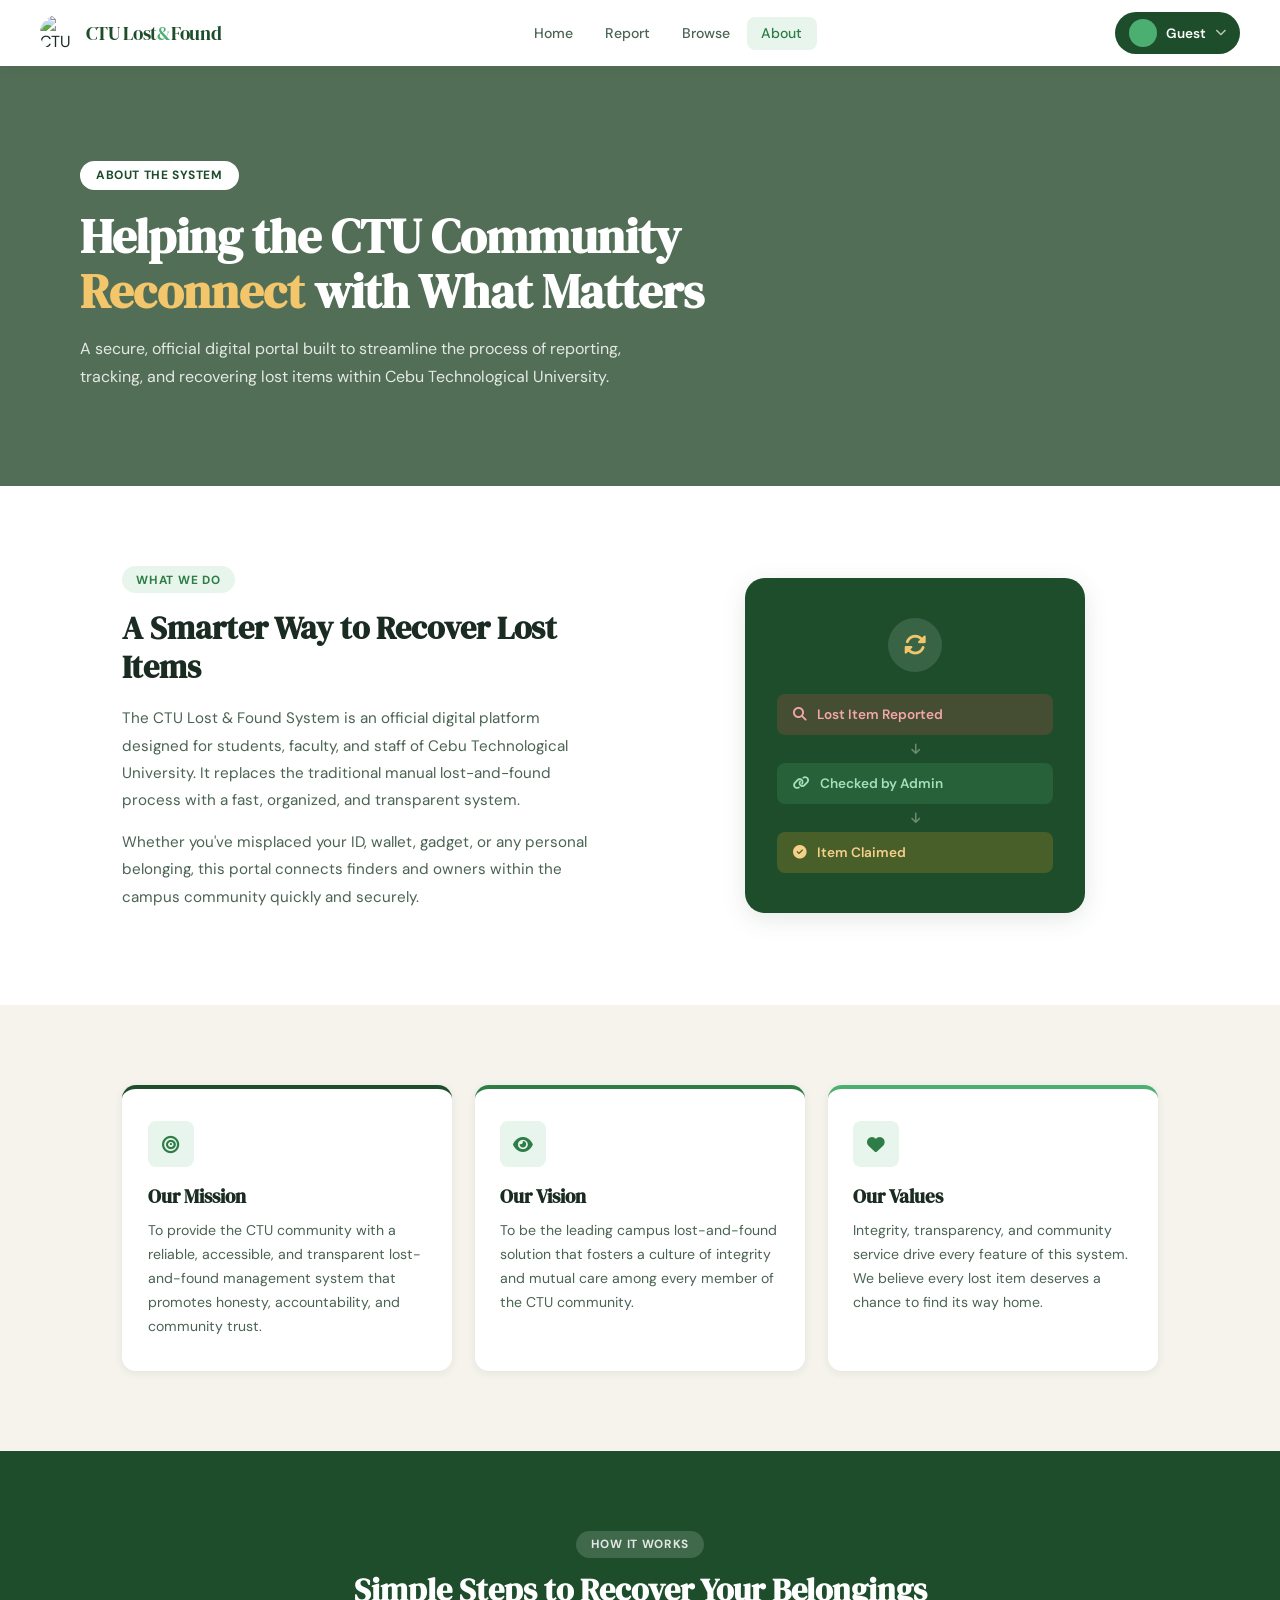
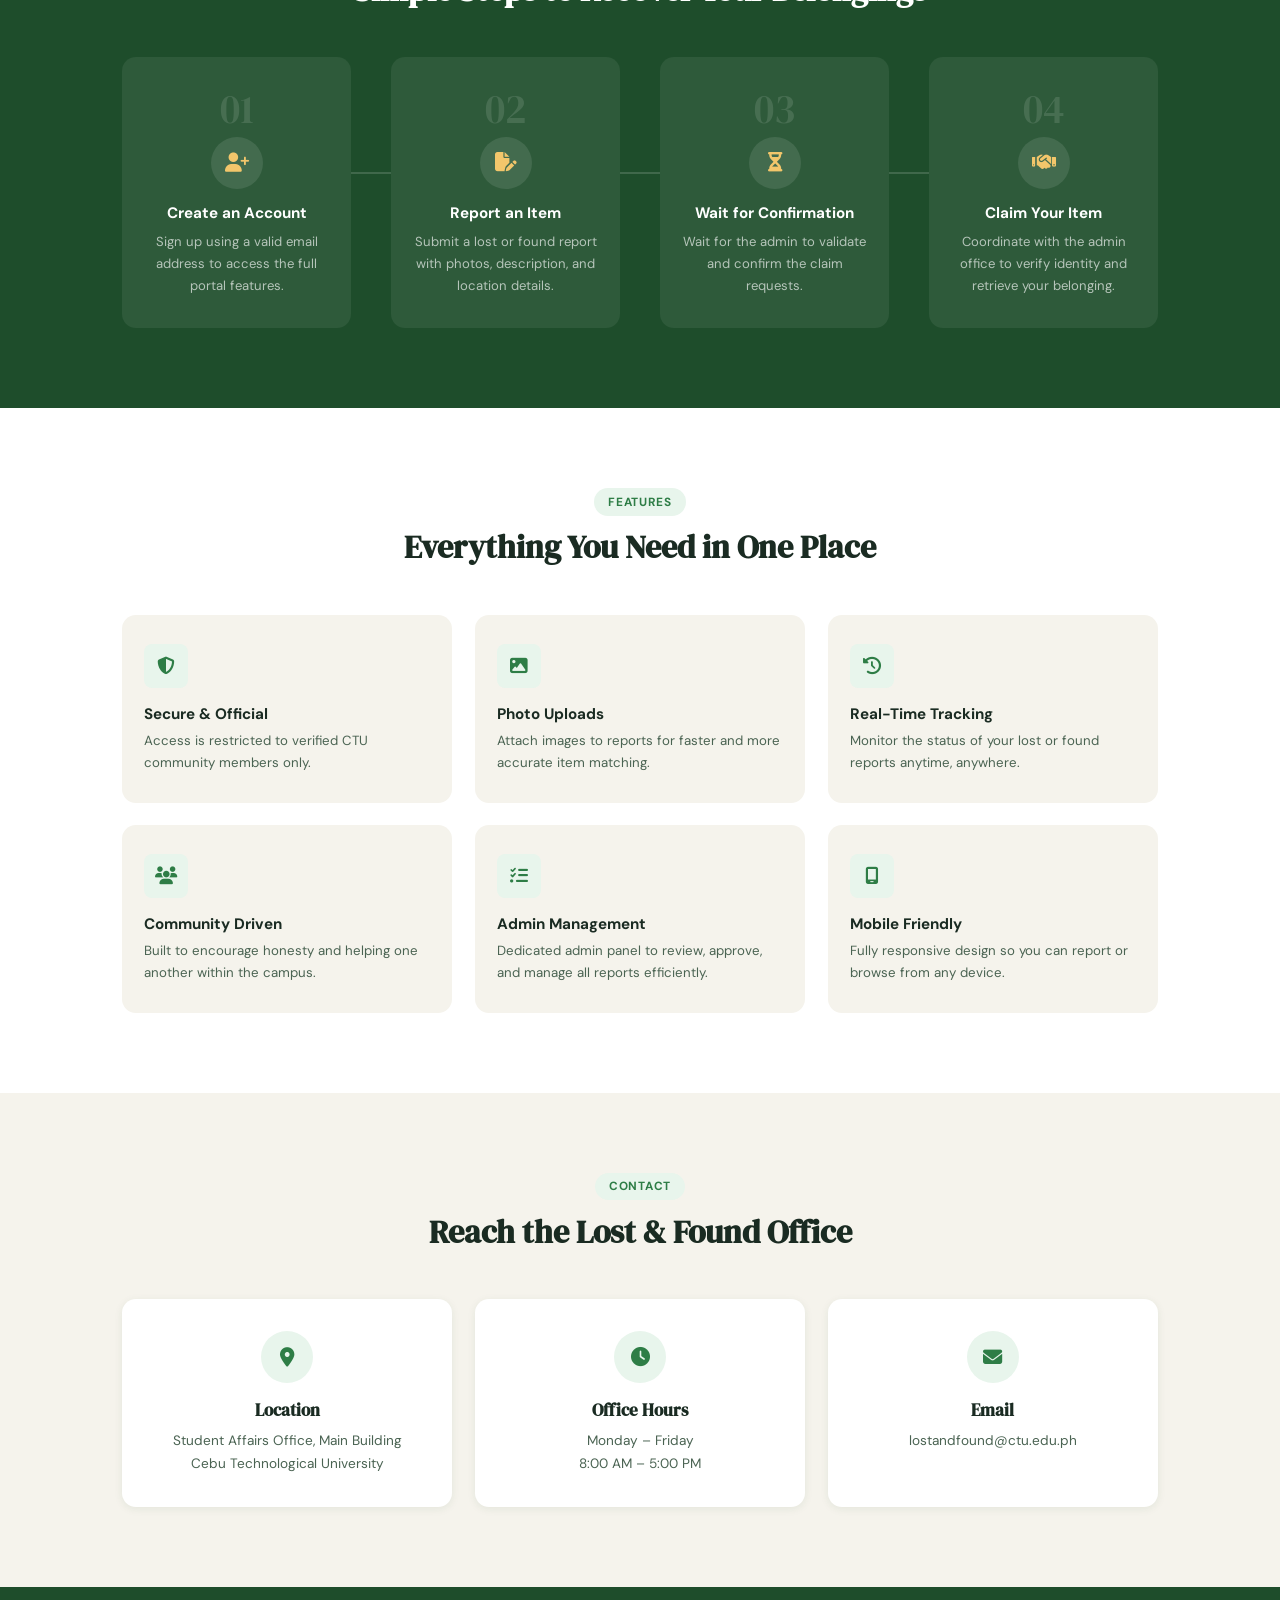
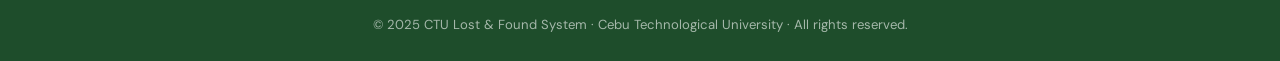
==== about.html @ 27257ada "5th commit: Added About Page" ====
<!DOCTYPE html>
<html lang="en">
<head>
  <meta charset="UTF-8" />
  <meta name="viewport" content="width=device-width, initial-scale=1.0"/>
  <title>CTU Lost & Found – About</title>
  <link rel="stylesheet" href="about.css" />
  <link rel="icon" href="images/logo.png" type="image/png">
  <link href="https://fonts.googleapis.com/css2?family=DM+Serif+Display&family=DM+Sans:wght@400;500;600;700&display=swap" rel="stylesheet"/>
  <link rel="stylesheet" href="https://cdnjs.cloudflare.com/ajax/libs/font-awesome/6.5.0/css/all.min.css"/>
</head>
<body>

  <!-- NAVBAR -->
  <nav class="navbar">
    <div class="nav-brand">
      <img src="images/logo.png" width="36" height="36" class="nav-logo-img" alt="CTU Logo">
      <span class="brand-name">CTU Lost<span class="amp">&</span>Found</span>
    </div>
    <ul class="nav-links">
      <li><a href="dashboard.html" class="nav-link">Home</a></li>
      <li><a href="report.html" class="nav-link">Report</a></li>
      <li><a href="browse.html" class="nav-link">Browse</a></li>
      <li><a href="about.html" class="nav-link active">About</a></li>
    </ul>
    <div class="nav-user">
      <div class="user-avatar"></div>
      <span class="user-name">Guest</span>
      <i class="fas fa-chevron-down caret"></i>
      <div class="user-dropdown">
        <a href="#"><i class="fas fa-user"></i> Profile</a>
        <a href="#"><i class="fas fa-gear"></i> Settings</a>
        <a href="index.html" class="logout"><i class="fas fa-right-from-bracket"></i> Logout</a>
      </div>
    </div>
  </nav>

  <!-- HERO BANNER -->
  <section class="about-hero">
    <div class="hero-overlay"></div>
    <div class="hero-content">
      <span class="hero-badge">ABOUT THE SYSTEM</span>
      <h1>Helping the CTU Community<br><span>Reconnect</span> with What Matters</h1>
      <p>A secure, official digital portal built to streamline the process of reporting, tracking, and recovering lost items within Cebu Technological University.</p>
    </div>
  </section>

  <!-- WHAT IS THIS SYSTEM -->
  <section class="section what-section">
    <div class="container two-col">
      <div class="col-text animate-left">
        <span class="section-tag">What We Do</span>
        <h2>A Smarter Way to Recover Lost Items</h2>
        <p>The CTU Lost & Found System is an official digital platform designed for students, faculty, and staff of Cebu Technological University. It replaces the traditional manual lost-and-found process with a fast, organized, and transparent system.</p>
        <p>Whether you've misplaced your ID, wallet, gadget, or any personal belonging, this portal connects finders and owners within the campus community quickly and securely.</p>
      </div>
      <div class="col-visual animate-right">
        <div class="visual-card">
          <div class="visual-icon"><i class="fas fa-rotate"></i></div>
          <div class="visual-lines">
            <div class="vline lost"><i class="fas fa-magnifying-glass"></i> Lost Item Reported</div>
            <div class="vline arrow"><i class="fas fa-arrow-down"></i></div>
            <div class="vline match"><i class="fas fa-link"></i> Checked by Admin</div>
            <div class="vline arrow"><i class="fas fa-arrow-down"></i></div>
            <div class="vline claimed"><i class="fas fa-circle-check"></i> Item Claimed</div>
          </div>
        </div>
      </div>
    </div>
  </section>

  <!-- MISSION & VISION -->
  <section class="section mv-section">
    <div class="container">
      <div class="mv-grid">
        <div class="mv-card mission animate-up">
          <div class="mv-icon"><i class="fas fa-bullseye"></i></div>
          <h3>Our Mission</h3>
          <p>To provide the CTU community with a reliable, accessible, and transparent lost-and-found management system that promotes honesty, accountability, and community trust.</p>
        </div>
        <div class="mv-card vision animate-up" style="animation-delay:.15s">
          <div class="mv-icon"><i class="fas fa-eye"></i></div>
          <h3>Our Vision</h3>
          <p>To be the leading campus lost-and-found solution that fosters a culture of integrity and mutual care among every member of the CTU community.</p>
        </div>
        <div class="mv-card values animate-up" style="animation-delay:.3s">
          <div class="mv-icon"><i class="fas fa-heart"></i></div>
          <h3>Our Values</h3>
          <p>Integrity, transparency, and community service drive every feature of this system. We believe every lost item deserves a chance to find its way home.</p>
        </div>
      </div>
    </div>
  </section>

  <!-- HOW IT WORKS -->
  <section class="section how-section">
    <div class="container">
      <div class="section-header">
        <span class="section-tag">How It Works</span>
        <h2>Simple Steps to Recover Your Belongings</h2>
      </div>
      <div class="steps-row">
        <div class="step animate-up">
          <div class="step-num">01</div>
          <div class="step-icon"><i class="fas fa-user-plus"></i></div>
          <h4>Create an Account</h4>
          <p>Sign up using a valid email address to access the full portal features.</p>
        </div>
        <div class="step-connector"></div>
        <div class="step animate-up" style="animation-delay:.1s">
          <div class="step-num">02</div>
          <div class="step-icon"><i class="fas fa-file-pen"></i></div>
          <h4>Report an Item</h4>
          <p>Submit a lost or found report with photos, description, and location details.</p>
        </div>
        <div class="step-connector"></div>
        <div class="step animate-up" style="animation-delay:.2s">
          <div class="step-num">03</div>
          <div class="step-icon"><i class="fas fa-hourglass-half"></i></div>
          <h4>Wait for Confirmation</h4>
          <p>Wait for the admin to validate and confirm the claim requests.</p>
        </div>
        <div class="step-connector"></div>
        <div class="step animate-up" style="animation-delay:.3s">
          <div class="step-num">04</div>
          <div class="step-icon"><i class="fas fa-handshake"></i></div>
          <h4>Claim Your Item</h4>
          <p>Coordinate with the admin office to verify identity and retrieve your belonging.</p>
        </div>
      </div>
    </div>
  </section>

  <!-- FEATURES -->
  <section class="section features-section">
    <div class="container">
      <div class="section-header">
        <span class="section-tag">Features</span>
        <h2>Everything You Need in One Place</h2>
      </div>
      <div class="features-grid">
        <div class="feature-card animate-up">
          <div class="feat-icon"><i class="fas fa-shield-halved"></i></div>
          <h4>Secure & Official</h4>
          <p>Access is restricted to verified CTU community members only.</p>
        </div>
        <div class="feature-card animate-up" style="animation-delay:.1s">
          <div class="feat-icon"><i class="fas fa-image"></i></div>
          <h4>Photo Uploads</h4>
          <p>Attach images to reports for faster and more accurate item matching.</p>
        </div>
        <div class="feature-card animate-up" style="animation-delay:.2s">
          <div class="feat-icon"><i class="fas fa-clock-rotate-left"></i></div>
          <h4>Real-Time Tracking</h4>
          <p>Monitor the status of your lost or found reports anytime, anywhere.</p>
        </div>
        <div class="feature-card animate-up" style="animation-delay:.3s">
          <div class="feat-icon"><i class="fas fa-users"></i></div>
          <h4>Community Driven</h4>
          <p>Built to encourage honesty and helping one another within the campus.</p>
        </div>
        <div class="feature-card animate-up" style="animation-delay:.4s">
          <div class="feat-icon"><i class="fas fa-list-check"></i></div>
          <h4>Admin Management</h4>
          <p>Dedicated admin panel to review, approve, and manage all reports efficiently.</p>
        </div>
        <div class="feature-card animate-up" style="animation-delay:.5s">
          <div class="feat-icon"><i class="fas fa-mobile-screen"></i></div>
          <h4>Mobile Friendly</h4>
          <p>Fully responsive design so you can report or browse from any device.</p>
        </div>
      </div>
    </div>
  </section>

  <!-- CONTACT / OFFICE -->
  <section class="section contact-section">
    <div class="container">
      <div class="section-header">
        <span class="section-tag">Contact</span>
        <h2>Reach the Lost & Found Office</h2>
      </div>
      <div class="contact-grid">
        <div class="contact-card animate-up">
          <div class="contact-icon"><i class="fas fa-location-dot"></i></div>
          <h4>Location</h4>
          <p>Student Affairs Office, Main Building<br>Cebu Technological University</p>
        </div>
        <div class="contact-card animate-up" style="animation-delay:.1s">
          <div class="contact-icon"><i class="fas fa-clock"></i></div>
          <h4>Office Hours</h4>
          <p>Monday – Friday<br>8:00 AM – 5:00 PM</p>
        </div>
        <div class="contact-card animate-up" style="animation-delay:.2s">
          <div class="contact-icon"><i class="fas fa-envelope"></i></div>
          <h4>Email</h4>
          <p>lostandfound@ctu.edu.ph</p>
        </div>
      </div>
    </div>
  </section>

  <!-- FOOTER -->
  <footer class="footer">
    <p>© 2025 CTU Lost & Found System · Cebu Technological University · All rights reserved.</p>
  </footer>

  <script>
    // Navbar user dropdown toggle
    const navUser = document.querySelector('.nav-user');
    if (navUser) {
      navUser.addEventListener('click', () => navUser.classList.toggle('open'));
      document.addEventListener('click', e => {
        if (!navUser.contains(e.target)) navUser.classList.remove('open');
      });
    }

    // Scroll-triggered animations
    const observer = new IntersectionObserver((entries) => {
      entries.forEach(e => { if (e.isIntersecting) e.target.classList.add('visible'); });
    }, { threshold: 0.15 });
    document.querySelectorAll('.animate-up, .animate-left, .animate-right').forEach(el => observer.observe(el));
  </script>
</body>
</html>
---- about.css ----
/* ===========================
   RESET & BASE
=========================== */
*, *::before, *::after {
  box-sizing: border-box;
  margin: 0;
  padding: 0;
}

:root {
  --green-dark:   #1e4d2b;
  --green-main:   #2e7d46;
  --green-light:  #4caf72;
  --green-pale:   #e8f5ec;
  --cream:        #f5f3ec;
  --cream-dark:   #ede9df;
  --text-dark:    #1a2b22;
  --text-mid:     #4a6352;
  --text-light:   #8aa898;
  --white:        #ffffff;
  --shadow-sm:    0 2px 8px rgba(30,77,43,.08);
  --shadow-md:    0 6px 24px rgba(30,77,43,.12);
  --radius-sm:    8px;
  --radius-md:    14px;
  --radius-lg:    20px;
  --font-display: 'DM Serif Display', serif;
  --font-body:    'DM Sans', sans-serif;
}

body {
  font-family: var(--font-body);
  background: var(--cream);
  color: var(--text-dark);
}

/* ===========================
   NAVBAR (matches dashboard)
=========================== */
.navbar {
  position: sticky;
  top: 0;
  z-index: 100;
  display: flex;
  align-items: center;
  justify-content: space-between;
  padding: 0 2.5rem;
  height: 66px;
  background: var(--white);
  box-shadow: 0 2px 12px rgba(30,77,43,.09);
}

.nav-brand {
  display: flex;
  align-items: center;
  gap: .6rem;
}

.nav-logo-img {
  mix-blend-mode: multiply;
  border-radius: 50%;
}

.brand-name {
  font-family: var(--font-display);
  font-size: 1.2rem;
  color: var(--green-dark);
  letter-spacing: -.3px;
}

.brand-name .amp { color: var(--green-light); }

.nav-links {
  list-style: none;
  display: flex;
  align-items: center;
  gap: .2rem;
}

.nav-link {
  text-decoration: none;
  font-size: .88rem;
  font-weight: 500;
  color: var(--text-mid);
  padding: .45rem .9rem;
  border-radius: var(--radius-sm);
  transition: color .2s, background .2s;
}

.nav-link:hover,
.nav-link.active {
  color: var(--green-main);
  background: var(--green-pale);
}

.nav-user {
  display: flex;
  align-items: center;
  gap: .55rem;
  padding: .45rem .9rem;
  background: var(--green-dark);
  border-radius: 30px;
  cursor: pointer;
  position: relative;
  transition: background .2s;
  user-select: none;
}

.nav-user:hover { background: var(--green-main); }

.user-avatar {
  width: 28px;
  height: 28px;
  background: var(--green-light);
  border-radius: 50%;
  display: flex;
  align-items: center;
  justify-content: center;
  font-size: .7rem;
  font-weight: 700;
  color: var(--white);
}

.user-name {
  font-size: .85rem;
  font-weight: 600;
  color: var(--white);
}

.caret {
  font-size: .7rem;
  color: rgba(255,255,255,.7);
  transition: transform .2s;
}

.nav-user.open .caret { transform: rotate(180deg); }

.user-dropdown {
  display: none;
  position: absolute;
  top: calc(100% + 8px);
  right: 0;
  background: var(--white);
  border-radius: var(--radius-md);
  box-shadow: var(--shadow-md);
  min-width: 170px;
  overflow: hidden;
  flex-direction: column;
}

.nav-user.open .user-dropdown { display: flex; }

.user-dropdown a {
  display: flex;
  align-items: center;
  gap: .6rem;
  padding: .75rem 1.1rem;
  font-size: .85rem;
  font-weight: 500;
  color: var(--text-dark);
  text-decoration: none;
  transition: background .15s;
}

.user-dropdown a:hover { background: var(--cream); }
.user-dropdown a.logout { color: #e05252; }

/* ===========================
   HERO BANNER
=========================== */
.about-hero {
  position: relative;
  width: 100%;
  min-height: 420px;
  background: url('images/background.jpg') center/cover no-repeat;
  display: flex;
  align-items: center;
  padding: 80px;
}

.hero-overlay {
  position: absolute;
  inset: 0;
  background: rgba(20, 60, 30, 0.72);
}

.hero-content {
  position: relative;
  z-index: 2;
  color: var(--white);
  max-width: 700px;
  animation: fadeDown .6s ease both;
}

.hero-badge {
  display: inline-block;
  background: var(--white);
  color: var(--green-dark);
  font-size: .75rem;
  font-weight: 700;
  padding: .4rem 1rem;
  border-radius: 30px;
  letter-spacing: .6px;
  margin-bottom: 1.2rem;
}

.hero-content h1 {
  font-family: var(--font-display);
  font-size: 3rem;
  line-height: 1.15;
  margin-bottom: 1rem;
}

.hero-content h1 span { color: #f3c66b; }

.hero-content p {
  font-size: 1rem;
  line-height: 1.75;
  color: rgba(255,255,255,.85);
  max-width: 560px;
}

/* ===========================
   SECTIONS SHARED
=========================== */
.section {
  padding: 80px 0;
}

.container {
  max-width: 1100px;
  margin: 0 auto;
  padding: 0 2rem;
}

.section-header {
  text-align: center;
  margin-bottom: 3rem;
}

.section-tag {
  display: inline-block;
  background: var(--green-pale);
  color: var(--green-main);
  font-size: .74rem;
  font-weight: 700;
  letter-spacing: .7px;
  text-transform: uppercase;
  padding: .35rem .9rem;
  border-radius: 20px;
  margin-bottom: .8rem;
}

.section-header h2,
.col-text h2 {
  font-family: var(--font-display);
  font-size: 2rem;
  color: var(--text-dark);
  line-height: 1.2;
}

/* ===========================
   WHAT SECTION
=========================== */
.what-section { background: var(--white); }

.two-col {
  display: flex;
  gap: 4rem;
  align-items: center;
}

.col-text {
  flex: 1;
}

.col-text .section-tag { margin-bottom: 1rem; }

.col-text h2 { margin-bottom: 1.2rem; }

.col-text p {
  font-size: .95rem;
  line-height: 1.8;
  color: var(--text-mid);
  margin-bottom: .9rem;
}

.col-visual {
  flex: 1;
  display: flex;
  justify-content: center;
}

.visual-card {
  background: var(--green-dark);
  border-radius: var(--radius-lg);
  padding: 2.5rem 2rem;
  width: 100%;
  max-width: 340px;
  display: flex;
  flex-direction: column;
  align-items: center;
  gap: 1.4rem;
  box-shadow: var(--shadow-md);
}

.visual-icon {
  width: 54px;
  height: 54px;
  background: rgba(255,255,255,.12);
  border-radius: 50%;
  display: flex;
  align-items: center;
  justify-content: center;
  color: #f3c66b;
  font-size: 1.4rem;
}

.visual-lines {
  display: flex;
  flex-direction: column;
  gap: .5rem;
  width: 100%;
}

.vline {
  padding: .75rem 1rem;
  border-radius: var(--radius-sm);
  font-size: .85rem;
  font-weight: 600;
  display: flex;
  align-items: center;
  gap: .6rem;
}

.vline.lost    { background: rgba(224,82,82,.2);  color: #f4a7a7; }
.vline.match   { background: rgba(76,175,114,.2); color: #a5dfbe; }
.vline.claimed { background: rgba(245,166,35,.2); color: #f5d08a; }

.vline.arrow {
  background: transparent;
  color: rgba(255,255,255,.35);
  font-size: .75rem;
  justify-content: center;
  padding: 0;
}

/* ===========================
   MISSION & VISION
=========================== */
.mv-section { background: var(--cream); }

.mv-grid {
  display: grid;
  grid-template-columns: repeat(3, 1fr);
  gap: 1.4rem;
}

.mv-card {
  background: var(--white);
  border-radius: var(--radius-md);
  padding: 2rem 1.6rem;
  box-shadow: var(--shadow-sm);
  border-top: 4px solid transparent;
  transition: transform .2s, box-shadow .2s;
}

.mv-card:hover {
  transform: translateY(-4px);
  box-shadow: var(--shadow-md);
}

.mv-card.mission { border-top-color: var(--green-dark); }
.mv-card.vision  { border-top-color: var(--green-main); }
.mv-card.values  { border-top-color: var(--green-light); }

.mv-icon {
  width: 46px;
  height: 46px;
  background: var(--green-pale);
  border-radius: var(--radius-sm);
  display: flex;
  align-items: center;
  justify-content: center;
  color: var(--green-main);
  font-size: 1.1rem;
  margin-bottom: 1rem;
}

.mv-card h3 {
  font-family: var(--font-display);
  font-size: 1.2rem;
  color: var(--text-dark);
  margin-bottom: .6rem;
}

.mv-card p {
  font-size: .88rem;
  line-height: 1.7;
  color: var(--text-mid);
}

/* ===========================
   HOW IT WORKS
=========================== */
.how-section { background: var(--green-dark); }

.how-section .section-tag {
  background: rgba(255,255,255,.15);
  color: rgba(255,255,255,.85);
}

.how-section .section-header h2 {
  color: var(--white);
}

.steps-row {
  display: flex;
  align-items: flex-start;
  gap: 0;
}

.step {
  flex: 1;
  background: rgba(255,255,255,.07);
  border-radius: var(--radius-md);
  padding: 2rem 1.4rem;
  text-align: center;
  position: relative;
  transition: background .2s;
}

.step:hover { background: rgba(255,255,255,.12); }

.step-num {
  font-family: var(--font-display);
  font-size: 2.5rem;
  color: rgba(255,255,255,.12);
  line-height: 1;
  margin-bottom: .5rem;
}

.step-icon {
  width: 52px;
  height: 52px;
  background: rgba(255,255,255,.1);
  border-radius: 50%;
  display: flex;
  align-items: center;
  justify-content: center;
  color: #f3c66b;
  font-size: 1.2rem;
  margin: 0 auto .9rem;
}

.step h4 {
  font-size: .95rem;
  font-weight: 700;
  color: var(--white);
  margin-bottom: .5rem;
}

.step p {
  font-size: .82rem;
  line-height: 1.65;
  color: rgba(255,255,255,.65);
}

.step-connector {
  width: 40px;
  flex-shrink: 0;
  height: 2px;
  background: rgba(255,255,255,.15);
  align-self: center;
  margin-top: -40px;
}

/* ===========================
   FEATURES
=========================== */
.features-section { background: var(--white); }

.features-grid {
  display: grid;
  grid-template-columns: repeat(3, 1fr);
  gap: 1.4rem;
}

.feature-card {
  background: var(--cream);
  border-radius: var(--radius-md);
  padding: 1.8rem 1.4rem;
  transition: transform .2s, box-shadow .2s;
}

.feature-card:hover {
  transform: translateY(-3px);
  box-shadow: var(--shadow-md);
  background: var(--white);
}

.feat-icon {
  width: 44px;
  height: 44px;
  background: var(--green-pale);
  border-radius: var(--radius-sm);
  display: flex;
  align-items: center;
  justify-content: center;
  color: var(--green-main);
  font-size: 1.1rem;
  margin-bottom: 1rem;
}

.feature-card h4 {
  font-size: .95rem;
  font-weight: 700;
  color: var(--text-dark);
  margin-bottom: .4rem;
}

.feature-card p {
  font-size: .83rem;
  line-height: 1.65;
  color: var(--text-mid);
}

/* ===========================
   CONTACT
=========================== */
.contact-section { background: var(--cream); }

.contact-grid {
  display: grid;
  grid-template-columns: repeat(3, 1fr);
  gap: 1.4rem;
}

.contact-card {
  background: var(--white);
  border-radius: var(--radius-md);
  padding: 2rem 1.6rem;
  text-align: center;
  box-shadow: var(--shadow-sm);
  transition: transform .2s;
}

.contact-card:hover { transform: translateY(-3px); }

.contact-icon {
  width: 52px;
  height: 52px;
  background: var(--green-pale);
  border-radius: 50%;
  display: flex;
  align-items: center;
  justify-content: center;
  color: var(--green-main);
  font-size: 1.2rem;
  margin: 0 auto 1rem;
}

.contact-card h4 {
  font-family: var(--font-display);
  font-size: 1.05rem;
  color: var(--text-dark);
  margin-bottom: .4rem;
}

.contact-card p {
  font-size: .85rem;
  line-height: 1.7;
  color: var(--text-mid);
}

/* ===========================
   FOOTER
=========================== */
.footer {
  background: var(--green-dark);
  color: rgba(255,255,255,.6);
  text-align: center;
  padding: 1.8rem 2rem;
  font-size: .82rem;
}

/* ===========================
   ANIMATIONS
=========================== */
@keyframes fadeDown {
  from { opacity: 0; transform: translateY(-16px); }
  to   { opacity: 1; transform: translateY(0); }
}

.animate-up,
.animate-left,
.animate-right {
  opacity: 0;
  transition: opacity .6s ease, transform .6s ease;
}

.animate-up    { transform: translateY(24px); }
.animate-left  { transform: translateX(-24px); }
.animate-right { transform: translateX(24px); }

.animate-up.visible,
.animate-left.visible,
.animate-right.visible {
  opacity: 1;
  transform: none;
}

/* ===========================
   RESPONSIVE
=========================== */
@media (max-width: 900px) {
  .two-col { flex-direction: column; gap: 2rem; }
  .mv-grid, .features-grid, .contact-grid { grid-template-columns: 1fr; }
  .steps-row { flex-direction: column; gap: 1rem; }
  .step-connector { display: none; }
  .about-hero { padding: 60px 2rem; }
  .hero-content h1 { font-size: 2rem; }
}

@media (max-width: 680px) {
  .navbar { padding: 0 1rem; }
  .nav-links { display: none; }
  .section { padding: 50px 0; }
}
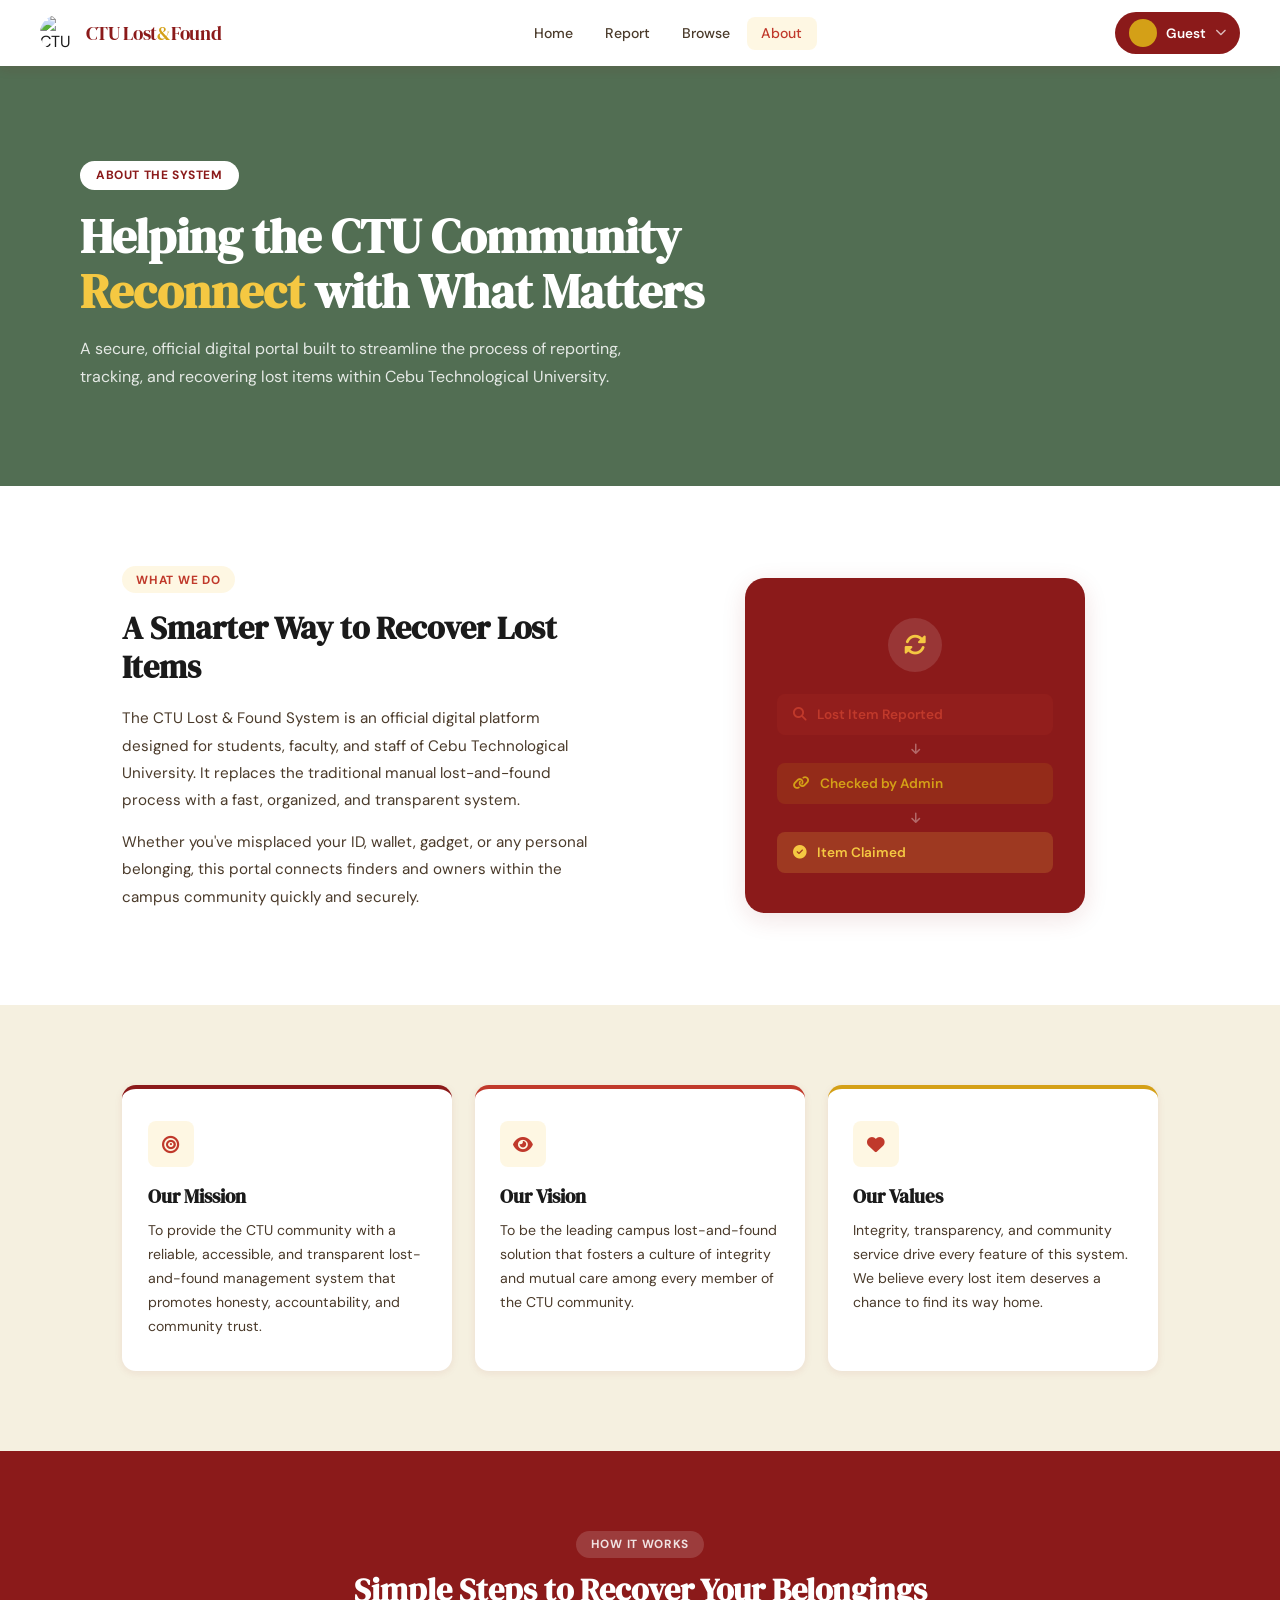
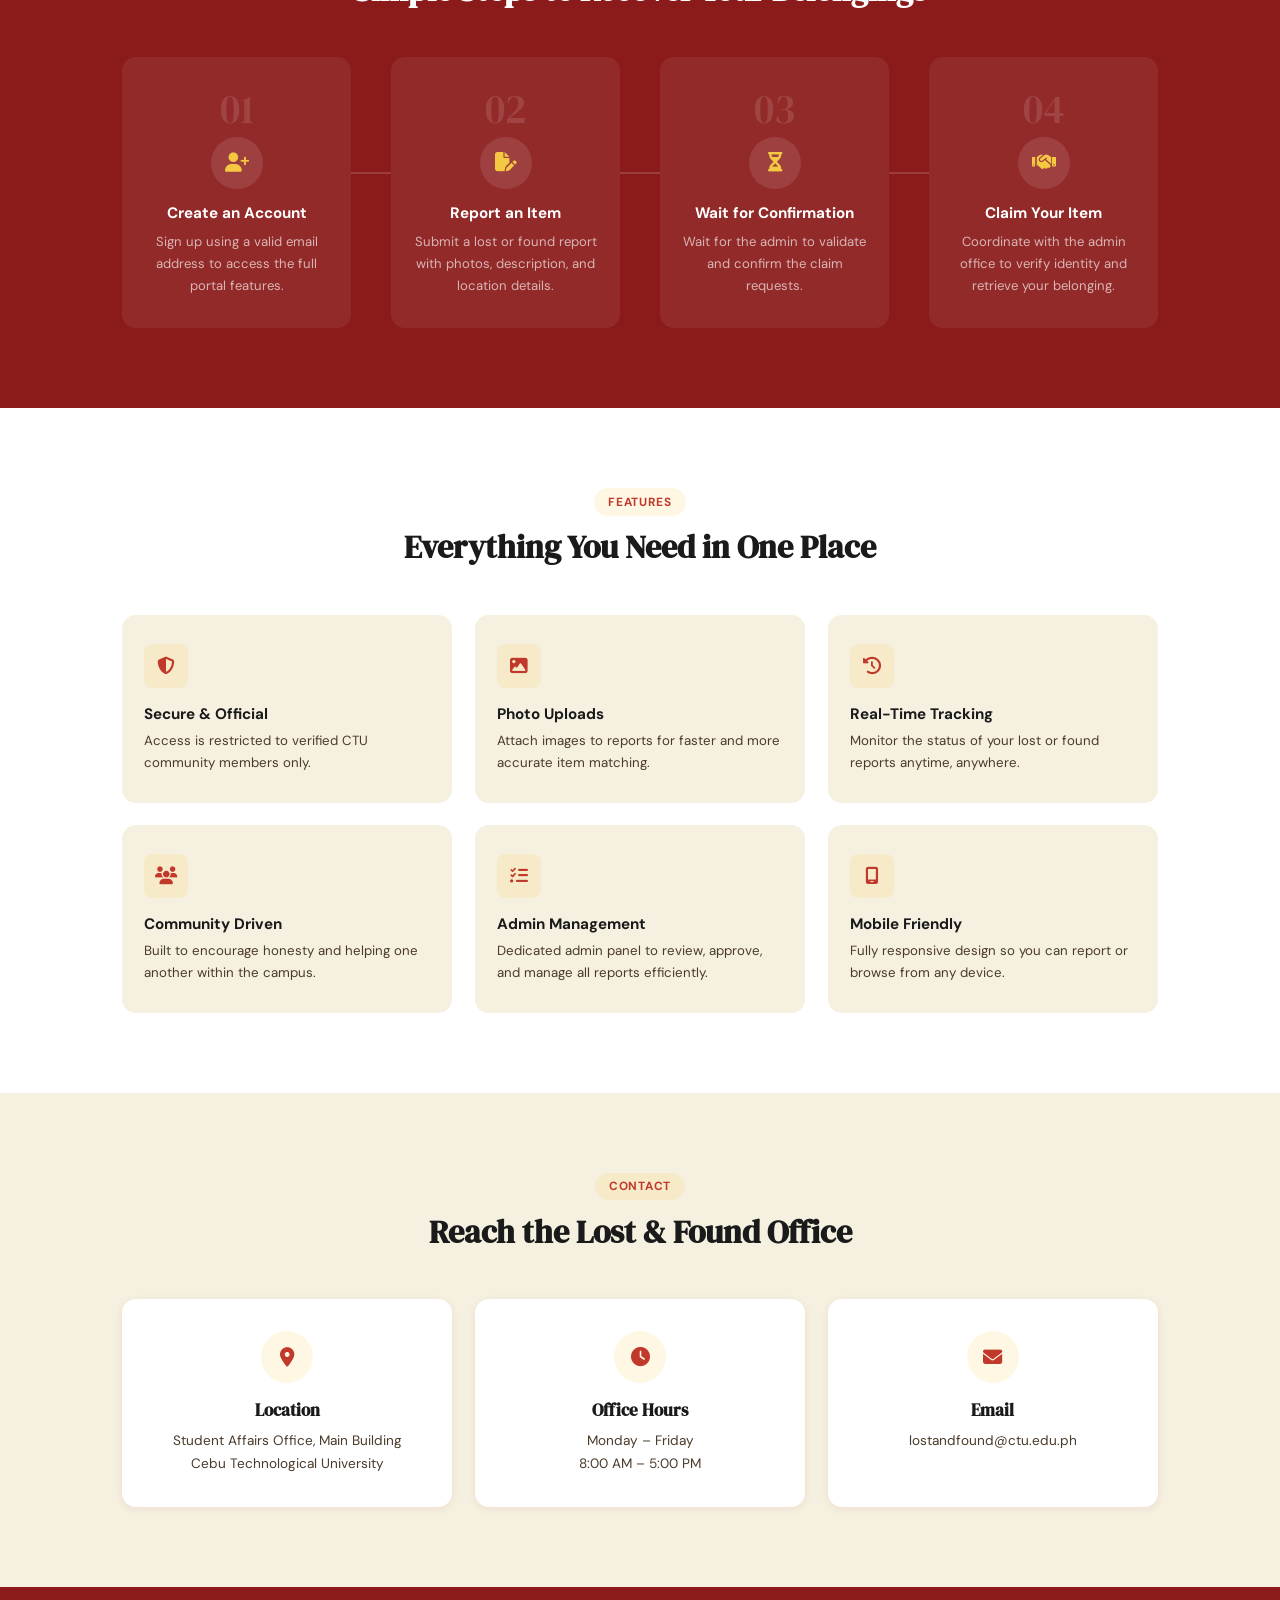
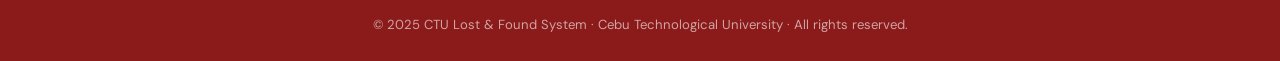
==== commit b63abb68: "Admin Update and Color Theme Change" ====
--- a/about.html
+++ b/about.html
@@ -206,6 +206,17 @@
   </footer>
 
   <script>
+    // Set logged-in user name and avatar on About page
+    const loggedInEmail = localStorage.getItem('siit_logged_in');
+    const users = JSON.parse(localStorage.getItem('siit_users')) || [];
+    const currentUser = users.find(u => u.email === loggedInEmail);
+    if (currentUser) {
+      const userNameElem = document.querySelector('.user-name');
+      const userAvatarElem = document.querySelector('.user-avatar');
+      if (userNameElem) userNameElem.textContent = `${currentUser.firstName} ${currentUser.lastName}`;
+      if (userAvatarElem) userAvatarElem.textContent = `${currentUser.firstName[0]}${currentUser.lastName[0] || ''}`.toUpperCase();
+    }
+
     // Navbar user dropdown toggle
     const navUser = document.querySelector('.nav-user');
     if (navUser) {
@@ -215,6 +226,17 @@
       });
     }
 
+    // Logout handling for About page
+    const logoutBtn = document.querySelector('.logout');
+    if (logoutBtn) {
+      logoutBtn.addEventListener('click', function(e) {
+        e.preventDefault();
+        localStorage.removeItem('siit_logged_in');
+        localStorage.removeItem('siit_admin_logged_in');
+        window.location.href = 'index.html';
+      });
+    }
+
     // Scroll-triggered animations
     const observer = new IntersectionObserver((entries) => {
       entries.forEach(e => { if (e.isIntersecting) e.target.classList.add('visible'); });
--- a/about.css
+++ b/about.css
@@ -8,21 +8,31 @@
 }
 
 :root {
-  --green-dark:   #1e4d2b;
-  --green-main:   #2e7d46;
-  --green-light:  #4caf72;
-  --green-pale:   #e8f5ec;
-  --cream:        #f5f3ec;
-  --cream-dark:   #ede9df;
-  --text-dark:    #1a2b22;
-  --text-mid:     #4a6352;
-  --text-light:   #8aa898;
-  --white:        #ffffff;
-  --shadow-sm:    0 2px 8px rgba(30,77,43,.08);
-  --shadow-md:    0 6px 24px rgba(30,77,43,.12);
-  --radius-sm:    8px;
-  --radius-md:    14px;
-  --radius-lg:    20px;
+  --ctu-primary:        #8B1A1A;
+  --ctu-primary-accent: #C0392B;
+  --ctu-secondary:      #D4A017;
+  --ctu-bright:         #F5C842;
+  --ctu-success:        #2E5E1E;
+  --ctu-info:           #1B3A6B;
+  --ctu-bg:             #F5F0E0;
+  --ctu-text:           #1A1A1A;
+  --ctu-surface:        #fff7e0;
+  --ctu-border:         rgba(139,26,26,.15);
+  --green-dark:         var(--ctu-primary);
+  --green-main:         var(--ctu-primary-accent);
+  --green-light:        var(--ctu-secondary);
+  --green-pale:         rgba(245,200,66,.15);
+  --cream:              var(--ctu-bg);
+  --cream-dark:         #ece1ce;
+  --text-dark:          var(--ctu-text);
+  --text-mid:           #4a3a2a;
+  --text-light:         #7a6a4f;
+  --white:              #ffffff;
+  --shadow-sm:          0 2px 8px rgba(139,26,26,.08);
+  --shadow-md:          0 6px 24px rgba(139,26,26,.12);
+  --radius-sm:          8px;
+  --radius-md:          14px;
+  --radius-lg:          20px;
   --font-display: 'DM Serif Display', serif;
   --font-body:    'DM Sans', sans-serif;
 }
@@ -46,7 +56,7 @@
   padding: 0 2.5rem;
   height: 66px;
   background: var(--white);
-  box-shadow: 0 2px 12px rgba(30,77,43,.09);
+  box-shadow: 0 2px 12px rgba(139,26,26,.12);
 }
 
 .nav-brand {
@@ -162,7 +172,7 @@
 }
 
 .user-dropdown a:hover { background: var(--cream); }
-.user-dropdown a.logout { color: #e05252; }
+.user-dropdown a.logout { color: var(--ctu-primary-accent); }
 
 /* ===========================
    HERO BANNER
@@ -210,7 +220,7 @@
   margin-bottom: 1rem;
 }
 
-.hero-content h1 span { color: #f3c66b; }
+.hero-content h1 span { color: var(--ctu-bright); }
 
 .hero-content p {
   font-size: 1rem;
@@ -311,7 +321,7 @@
   display: flex;
   align-items: center;
   justify-content: center;
-  color: #f3c66b;
+  color: var(--ctu-bright);
   font-size: 1.4rem;
 }
 
@@ -332,9 +342,9 @@
   gap: .6rem;
 }
 
-.vline.lost    { background: rgba(224,82,82,.2);  color: #f4a7a7; }
-.vline.match   { background: rgba(76,175,114,.2); color: #a5dfbe; }
-.vline.claimed { background: rgba(245,166,35,.2); color: #f5d08a; }
+.vline.lost    { background: rgba(192,57,43,.12);  color: var(--ctu-primary-accent); }
+.vline.match   { background: rgba(212,160,23,.12); color: var(--ctu-secondary); }
+.vline.claimed { background: rgba(245,200,66,.18); color: var(--ctu-bright); }
 
 .vline.arrow {
   background: transparent;
@@ -447,7 +457,7 @@
   display: flex;
   align-items: center;
   justify-content: center;
-  color: #f3c66b;
+  color: var(--ctu-bright);
   font-size: 1.2rem;
   margin: 0 auto .9rem;
 }
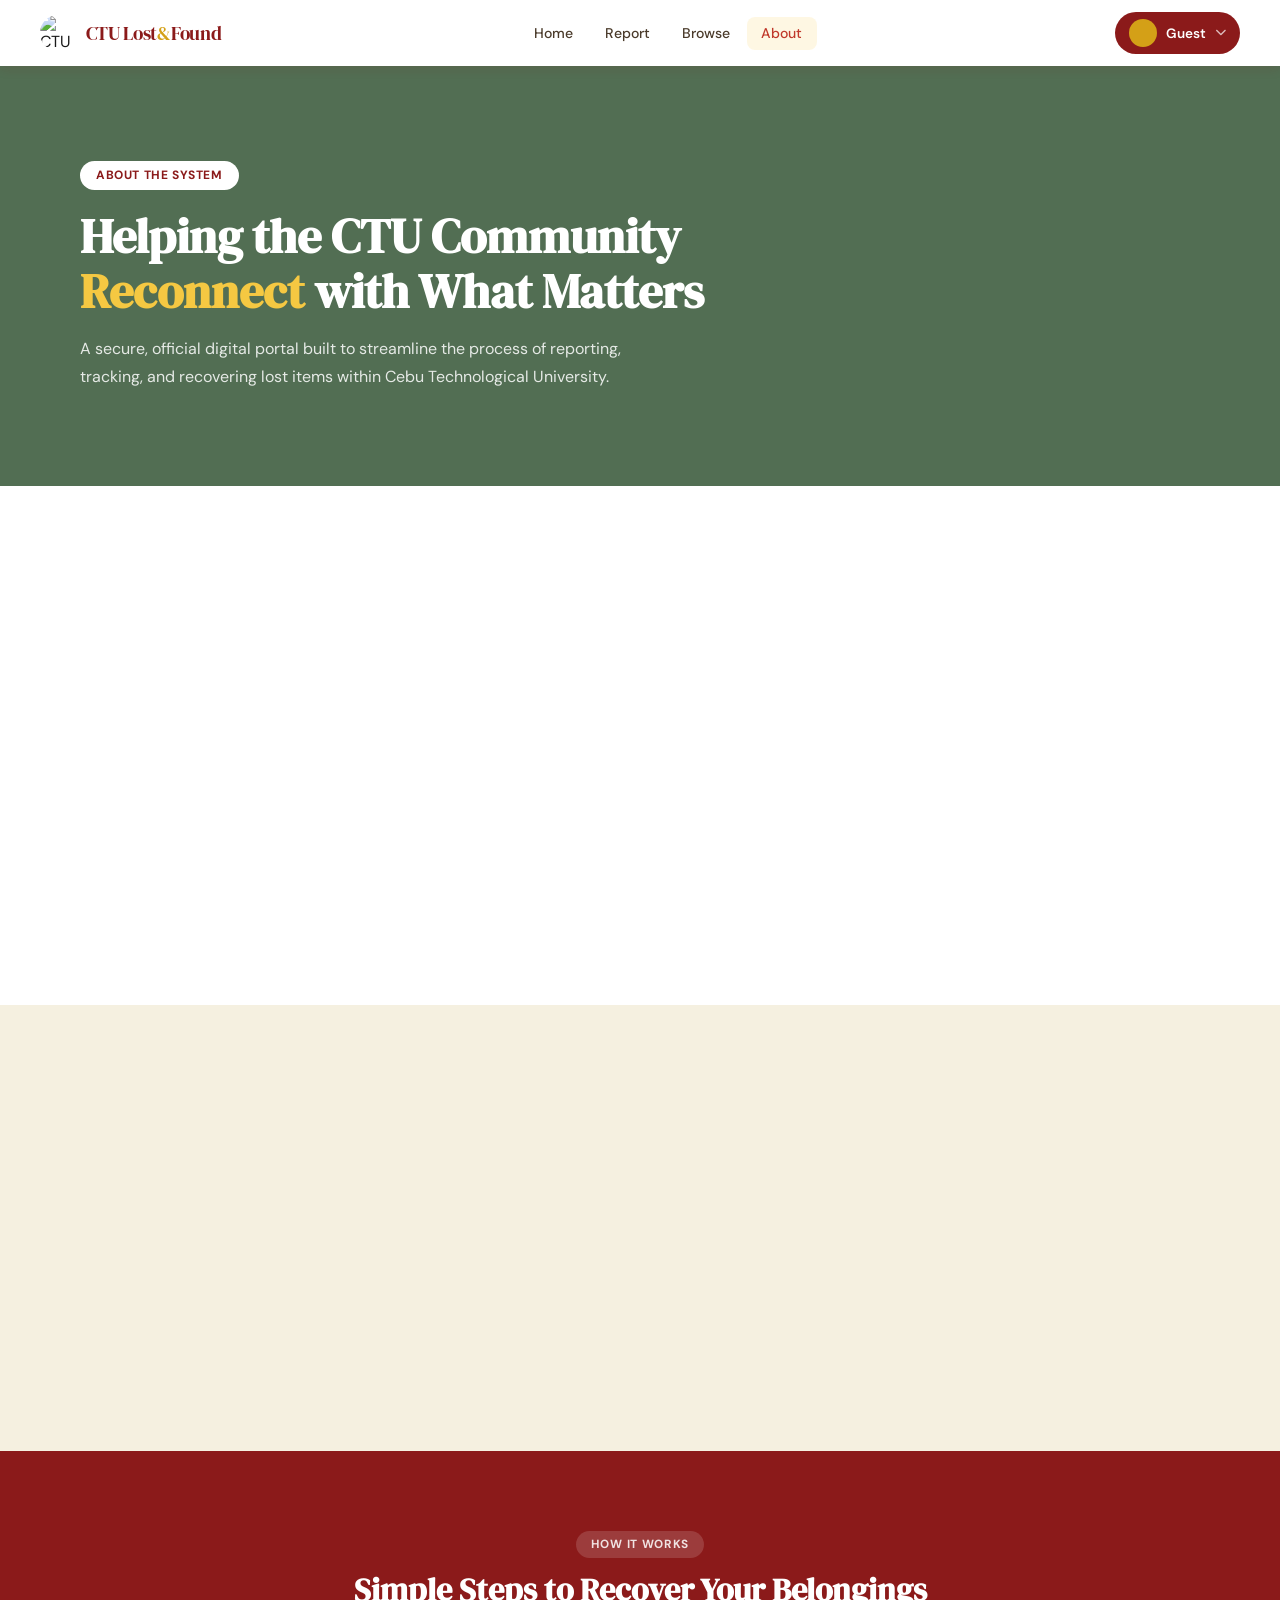
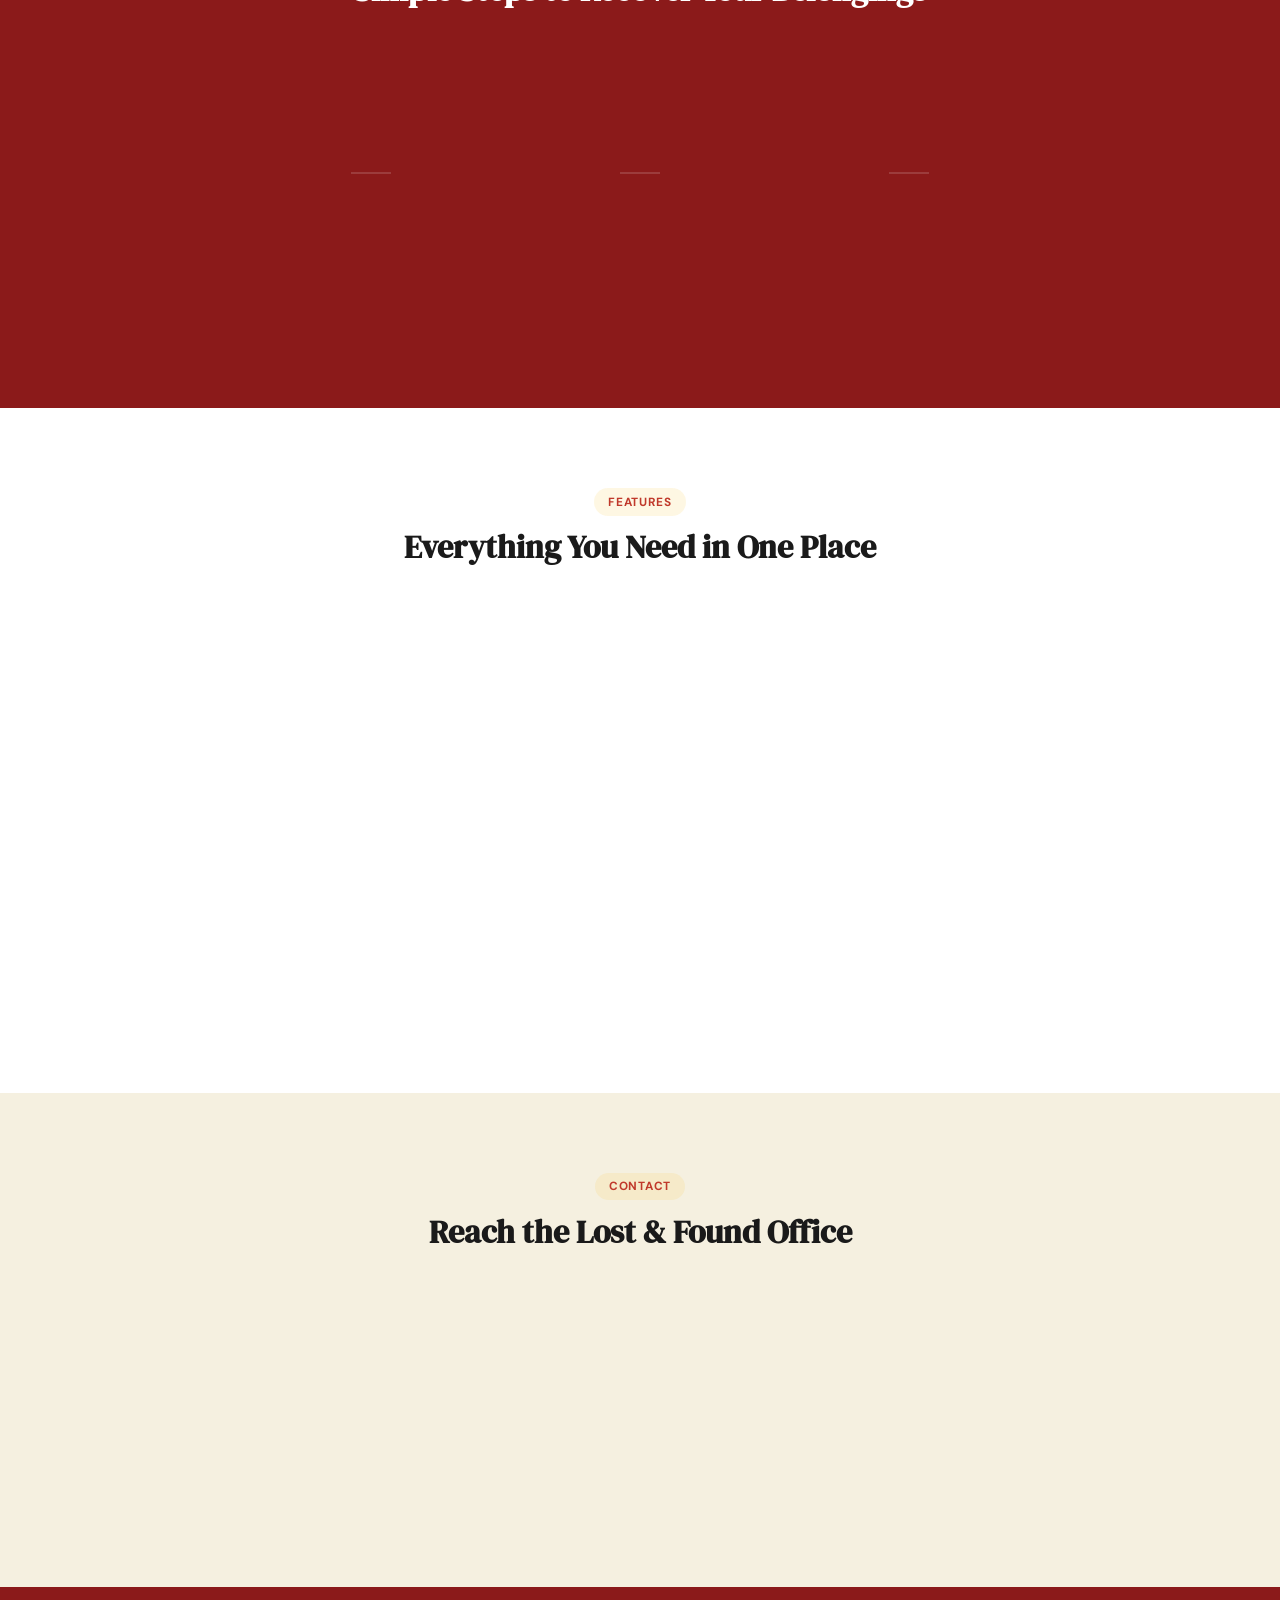
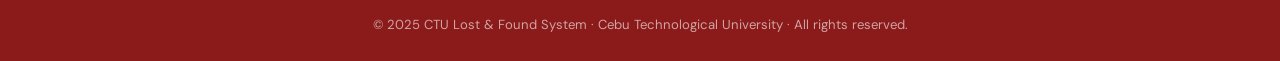
==== commit 3f803c0a: "Added firebase database" ====
--- a/about.html
+++ b/about.html
@@ -205,17 +205,26 @@
     <p>© 2025 CTU Lost & Found System · Cebu Technological University · All rights reserved.</p>
   </footer>
 
-  <script>
-    // Set logged-in user name and avatar on About page
-    const loggedInEmail = localStorage.getItem('siit_logged_in');
-    const users = JSON.parse(localStorage.getItem('siit_users')) || [];
-    const currentUser = users.find(u => u.email === loggedInEmail);
-    if (currentUser) {
-      const userNameElem = document.querySelector('.user-name');
-      const userAvatarElem = document.querySelector('.user-avatar');
-      if (userNameElem) userNameElem.textContent = `${currentUser.firstName} ${currentUser.lastName}`;
-      if (userAvatarElem) userAvatarElem.textContent = `${currentUser.firstName[0]}${currentUser.lastName[0] || ''}`.toUpperCase();
-    }
+  <script type="module" src="firebase.js"></script>
+  <script type="module">
+    import { auth, db } from './firebase.js';
+    import { onAuthStateChanged, signOut } from "https://www.gstatic.com/firebasejs/12.13.0/firebase-auth.js";
+    import { doc, getDoc } from "https://www.gstatic.com/firebasejs/12.13.0/firebase-firestore.js";
+
+    // Load user from Firebase Auth
+    onAuthStateChanged(auth, async (user) => {
+      if (user) {
+        const userDoc = await getDoc(doc(db, "users", user.uid));
+        const userData = userDoc.exists() ? userDoc.data() : {};
+        const fullName = `${userData.firstName || ''} ${userData.lastName || ''}`.trim();
+        const initials = ((userData.firstName?.[0] || '') + (userData.lastName?.[0] || '')).toUpperCase();
+
+        const userNameElem = document.querySelector('.user-name');
+        const userAvatarElem = document.querySelector('.user-avatar');
+        if (userNameElem) userNameElem.textContent = fullName;
+        if (userAvatarElem) userAvatarElem.textContent = initials;
+      }
+    });
 
     // Navbar user dropdown toggle
     const navUser = document.querySelector('.nav-user');
@@ -229,10 +238,9 @@
     // Logout handling for About page
     const logoutBtn = document.querySelector('.logout');
     if (logoutBtn) {
-      logoutBtn.addEventListener('click', function(e) {
+      logoutBtn.addEventListener('click', async function(e) {
         e.preventDefault();
-        localStorage.removeItem('siit_logged_in');
-        localStorage.removeItem('siit_admin_logged_in');
+        await signOut(auth);
         window.location.href = 'index.html';
       });
     }
